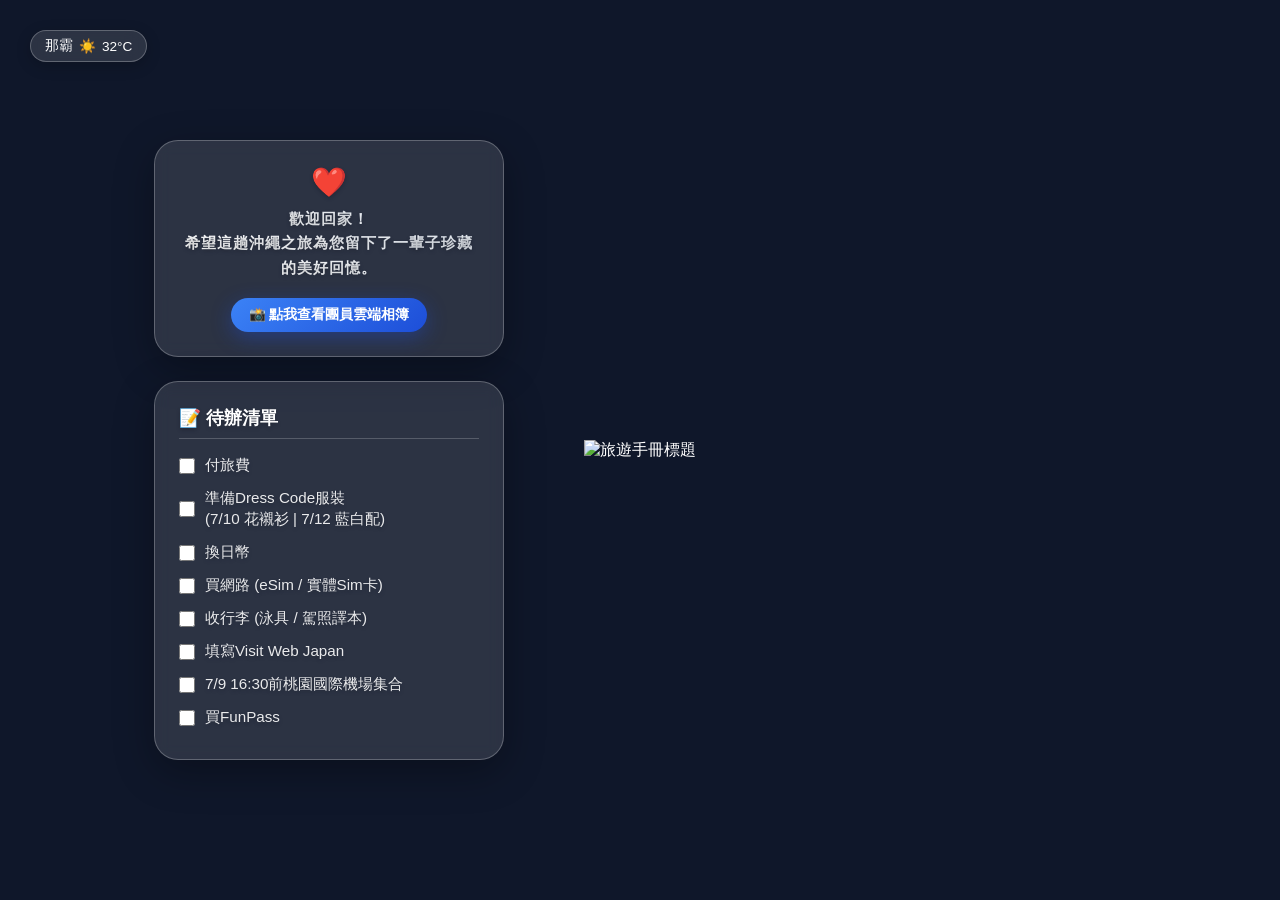
==== index.html @ e094155f "初始化，上傳必要檔案" ====
<!DOCTYPE html>
<html lang="zh-Hant-TW">
<head>
    <meta charset="UTF-8">
    <meta name="viewport" content="width=device-width, initial-scale=1.0">
    <title>旅遊手冊首頁</title>

    <!-- 🔧 PWA 設定 -->
    <link rel="manifest" href="manifest.json">
    <meta name="theme-color" content="#0f172a">
    <link rel="apple-touch-icon" href="images/icons/icon-192.png">

    <!-- 🍔 側邊導覽列共用樣式 -->
    <link rel="stylesheet" href="css/nav.css">

    <style>
        /* 1. 基礎重設與背景設定 */
        * {
            box-sizing: border-box;
            margin: 0;
            padding: 0;
        }
        body, html {
            min-height: 100%;
            font-family: -apple-system, BlinkMacSystemFont, "Segoe UI", Roboto, Helvetica, Arial, sans-serif;
            background-color: #0f172a;
            color: #ffffff;
        }

        /* 旅遊封面外殼 */
        .cover-container {
            min-height: 100vh; 
            width: 100%;
            background-image: linear-gradient(rgba(15, 23, 42, 0.15), rgba(15, 23, 42, 0.25)), url('https://firebasestorage.googleapis.com/v0/b/briotravelgroupdatabase.firebasestorage.app/o/BrioTravelBook_Okinawa2026_PageImages%2FCoverBG.webp?alt=media&token=11ddad33-7f03-4546-915d-7f3c38ff739c');
            background-size: cover;
            background-position: center;
            background-attachment: fixed;
            position: relative;
            
            /* 手機版自然網頁流排版 */
            display: flex;
            flex-direction: column;
            align-items: center;
            justify-content: flex-start; 
            padding: 24px 16px 48px 16px; 
            gap: 16px; 
        }

        /* 🌤️ 左上角極簡天氣小工具樣式（主頁顯示當前選定區域與溫度） */
        .weather-widget {
            position: absolute;
            top: 20px;
            left: 16px;
            background: rgba(255, 255, 255, 0.12);
            backdrop-filter: blur(12px);
            -webkit-backdrop-filter: blur(12px);
            border: 1px solid rgba(255, 255, 255, 0.25);
            padding: 6px 14px;
            border-radius: 20px;
            font-size: 0.85rem;
            display: flex;
            align-items: center;
            gap: 6px;
            cursor: pointer;
            z-index: 10;
            box-shadow: 0 4px 15px rgba(0, 0, 0, 0.2);
            transition: transform 0.2s ease, background 0.3s ease;
        }
        .weather-widget:active {
            transform: scale(0.95);
            background: rgba(255, 255, 255, 0.2);
        }

        /* 🌤️ 天氣詳細資訊抽屜彈窗 (Bottom Sheet) */
        .modal-overlay {
            position: fixed;
            top: 0;
            left: 0;
            width: 100%;
            height: 100%;
            background: rgba(0, 0, 0, 0.4);
            opacity: 0;
            pointer-events: none;
            transition: opacity 0.4s ease;
            z-index: 199;
        }
        .modal-overlay.open {
            opacity: 1;
            pointer-events: auto;
        }
        .weather-drawer {
            position: fixed;
            bottom: -100%;
            left: 0;
            width: 100%;
            max-height: 75vh;
            background: rgba(15, 23, 42, 0.85);
            backdrop-filter: blur(30px);
            -webkit-backdrop-filter: blur(30px);
            border-top: 1px solid rgba(255, 255, 255, 0.2);
            border-radius: 32px 32px 0 0;
            z-index: 200;
            padding: 24px;
            color: #ffffff;
            box-shadow: 0 -10px 40px rgba(0,0,0,0.5);
            transition: bottom 0.4s cubic-bezier(0.16, 1, 0.3, 1);
        }
        .weather-drawer.open {
            bottom: 0;
        }
        /* 抽屜頂部小把手線條 */
        .drawer-handle {
            width: 40px;
            height: 5px;
            background: rgba(255, 255, 255, 0.3);
            border-radius: 3px;
            margin: -8px auto 16px auto;
        }
        .drawer-title {
            font-size: 1.2rem;
            font-weight: bold;
            margin-bottom: 4px;
            display: flex;
            align-items: center;
            gap: 8px;
        }
        .drawer-subtitle {
            font-size: 0.85rem;
            color: rgba(255, 255, 255, 0.6);
            margin-bottom: 16px;
        }
        
        /* 🗺️【新功能】分區切換標籤切換器 (Tabs) */
        .region-tabs {
            display: flex;
            background: rgba(255, 255, 255, 0.08);
            padding: 4px;
            border-radius: 14px;
            margin-bottom: 20px;
            border: 1px solid rgba(255, 255, 255, 0.1);
        }
        .tab-btn {
            flex: 1;
            background: none;
            border: none;
            color: rgba(255, 255, 255, 0.6);
            padding: 8px 0;
            font-size: 0.85rem;
            font-weight: 600;
            border-radius: 10px;
            cursor: pointer;
            transition: all 0.25s ease;
        }
        .tab-btn.active {
            background: rgba(255, 255, 255, 0.15);
            color: #ffffff;
            box-shadow: 0 2px 8px rgba(0,0,0,0.15);
        }

        /* 每1小時預報橫向捲動軸與卡片 */
        .forecast-scroll {
            display: flex;
            gap: 10px;
            overflow-x: auto;
            padding-bottom: 12px;
            min-height: 110px;
        }
        .forecast-scroll::-webkit-scrollbar { height: 4px; }
        .forecast-scroll::-webkit-scrollbar-track { background: rgba(255, 255, 255, 0.05); }
        .forecast-scroll::-webkit-scrollbar-thumb { background: rgba(255, 255, 255, 0.2); border-radius: 10px; }
        
        .forecast-card {
            background: rgba(255, 255, 255, 0.08);
            border: 1px solid rgba(255, 255, 255, 0.1);
            border-radius: 16px;
            padding: 12px 10px;
            min-width: 80px;
            text-align: center;
            display: flex;
            flex-direction: column;
            align-items: center;
            gap: 5px;
            flex-shrink: 0;
            animation: fadeIn 0.4s ease forwards;
        }
        .forecast-time { font-size: 0.8rem; color: rgba(255, 255, 255, 0.7); }
        .forecast-icon { font-size: 1.4rem; margin: 2px 0; }
        .forecast-temp { font-size: 0.95rem; font-weight: bold; }
        .forecast-rain { font-size: 0.75rem; color: #38bdf8; font-weight: 500; }

        /* 2. 大標題樣式 */
        .title-image-wrapper {
            text-align: center;
            width: 100%;
            max-width: 500px; 
            z-index: 2;
            margin-top: 7vh; 
            margin-bottom: 4px;
        }
        .title-image {
            width: 100%;
            height: auto;
        }

        /* 3. 資訊面板外殼 */
        .info-panel {
            width: 100%;
            max-width: 380px;
            display: flex;
            flex-direction: column;
            gap: 12px;
            z-index: 2;
        }

        /* 高級毛玻璃卡片核心 */
        .card {
            background: rgba(255, 255, 255, 0.12); 
            backdrop-filter: blur(8px); 
            -webkit-backdrop-filter: blur(20px);
            border-radius: 24px;
            padding: 14px 20px; 
            border: 1px solid rgba(255, 255, 255, 0.25); 
            box-shadow: 0 12px 40px 0 rgba(0, 0, 0, 0.3);
            color: #ffffff;
            text-shadow: 0 2px 4px rgba(0, 0, 0, 0.2);
            transition: all 0.5s ease;
        }

        /* 4. 倒數日置中與計時器欄位 */
        .countdown-container {
            text-align: center; 
            min-height: 95px; 
            display: flex;
            flex-direction: column;
            justify-content: center;
        }
        .countdown-title {
            font-size: 0.9rem; 
            color: rgba(255, 255, 255, 0.8);
            margin-bottom: 7px; 
            letter-spacing: 1px;
        }
        .countdown-timer {
            display: flex;
            justify-content: center;
            gap: 12px;
        }
        
        .time-box {
            display: flex;
            flex-direction: column;
            align-items: center;
            min-width: 50px;
        }
        
        /* 滾動視窗與文字軌道樣式 */
        .scroll-window {
            height: 1.8rem; 
            overflow: hidden;
            position: relative;
            width: 100%;
        }
        .scroll-track {
            display: flex;
            flex-direction: column;
            position: absolute;
            top: 0;
            left: 0;
            width: 100%;
            transition: transform 0.3s cubic-bezier(0.16, 1, 0.3, 1);
        }
        .scroll-track.slide-up {
            transform: translateY(-50%);
        }

        /* 數字滑動 + 淡入淡出 CSS 設定 */
        .time-num {
            font-size: 1.8rem; 
            line-height: 1.8rem; 
            font-weight: 700;
            font-variant-numeric: tabular-nums; 
            color: #ffffff;
            text-align: center;
            height: 1.8rem;
            opacity: 1;
            transition: opacity 0.3s cubic-bezier(0.16, 1, 0.3, 1);
        }
        .time-num.next {
            opacity: 0; 
        }
        .scroll-track.slide-up .time-num.current {
            opacity: 0;
        }
        .scroll-track.slide-up .time-num.next {
            opacity: 1;
        }
        
        .time-label {
            font-size: 0.9rem;
            color: rgba(255, 255, 255, 0.6);
            margin-top: 5px;
        }

        /* 5. 狀態切換祝福語樣式 */
        .blessing-message {
            display: flex;
            flex-direction: column;
            align-items: center;
            justify-content: center;
            gap: 8px;
            animation: fadeIn 0.6s ease forwards;
        }
        .airplane-icon {
            font-size: 1.8rem;
            animation: float 3s ease-in-out infinite;
        }
        .blessing-text {
            font-size: 1.1rem;
            font-weight: bold;
            letter-spacing: 1px;
            background: linear-gradient(45deg, #ffffff, #e2e8f0);
            -webkit-background-clip: text;
            -webkit-text-fill-color: transparent;
        }
        
        /* 📸 條件式隱藏雲端相簿按鈕樣式 */
        .album-btn {
            display: inline-flex;
            align-items: center;
            gap: 6px;
            margin-top: 10px;
            background: linear-gradient(135deg, #3b82f6, #1d4ed8);
            color: #ffffff;
            text-decoration: none;
            padding: 8px 18px;
            border-radius: 20px;
            font-size: 0.85rem;
            font-weight: bold;
            box-shadow: 0 6px 20px rgba(29, 78, 216, 0.4);
            text-shadow: none;
            transition: transform 0.2s ease, box-shadow 0.2s ease;
        }
        .album-btn:active {
            transform: scale(0.95);
            box-shadow: 0 2px 10px rgba(29, 78, 216, 0.2);
        }

        /* 6. 待辦事項卡片樣式 */
        .todo-title {
            font-size: 1rem;
            font-weight: bold;
            margin-bottom: 12px;
            color: #ffffff;
            border-bottom: 1px solid rgba(255, 255, 255, 0.2);
            padding-bottom: 6px;
        }

        .todo-list {
            list-style: none;
            max-height: 180px; 
            overflow-y: auto;   
            padding-right: 4px;
        }
        .todo-list::-webkit-scrollbar { width: 4px; }
        .todo-list::-webkit-scrollbar-track { background: rgba(255, 255, 255, 0.05); border-radius: 10px; }
        .todo-list::-webkit-scrollbar-thumb { background: rgba(255, 255, 255, 0.25); border-radius: 10px; }

        .todo-item {
            display: flex;
            align-items: center;
            margin-bottom: 10px;
            font-size: 0.9rem;
            color: rgba(255, 255, 255, 0.9);
            cursor: pointer;
            transition: all 0.3s ease;
        }
        .todo-item input {
            margin-right: 10px;
            width: 16px;
            height: 16px;
            cursor: pointer;
            accent-color: #ffffff; 
        }
        .todo-item.completed {
            color: rgba(255, 255, 255, 0.4);
            text-decoration: line-through;
        }

        /* 7. 電腦版 RWD 排版 */
        @media (min-width: 992px) {
            body, html {
                overflow: hidden; 
            }
            .cover-container {
                display: grid;
                grid-template-columns: 1fr auto 1fr;
                grid-template-rows: 1fr;
                align-items: center;
                height: 100vh; 
                padding: 60px;
                gap: 30px;
            }
            .weather-widget {
                position: fixed;
                top: 30px;
                left: 30px;
            }
            .weather-drawer {
                width: 420px;
                max-height: 85vh;
                left: 30px;
                bottom: -100%;
                border: 1px solid rgba(255, 255, 255, 0.2);
                border-radius: 28px;
            }
            .weather-drawer.open {
                bottom: 30px;
            }
            .drawer-handle { display: none; }
            
            .title-image-wrapper {
                grid-column: 2;
                grid-row: 1;
                max-width: 600px;
                margin-top: 0; 
                margin-bottom: 0;
            }
            .info-panel {
                grid-column: 1;
                grid-row: 1;
                justify-self: end;
                margin-right: 50px;
                width: 350px;
                gap: 24px;
            }
            .card {
                padding: 24px; 
            }
            .countdown-container {
                min-height: 114px;
            }
            .countdown-title {
                font-size: 0.95rem;
                margin-bottom: 12px;
            }
            .scroll-window {
                height: 2.4rem;
            }
            .time-num {
                font-size: 2rem;
                line-height: 2.4rem;
                height: 2.4rem;
            }
            .todo-title {
                font-size: 1.1rem;
                margin-bottom: 16px;
                padding-bottom: 8px;
            }
            .todo-list {
                max-height: 280px; 
            }
            .todo-item {
                font-size: 0.95rem;
                margin-bottom: 12px;
            }
        }

        /* 8. 動畫定義 */
        @keyframes fadeIn {
            from { opacity: 0; transform: translateY(8px); }
            to { opacity: 1; transform: translateY(0); }
        }
        @keyframes float {
            0%, 100% { transform: translateY(0); }
            50% { transform: translateY(-6px); }
        }
    </style>
</head>
<body>

    <!-- 🍔 側邊導覽列插入點（由 js/nav.js 動態載入內容） -->
    <div id="nav-placeholder"></div>

    <!-- 🌤️ 主頁天氣極簡小膠囊（會隨選定區域連動更換） -->
    <div class="weather-widget" id="weatherBtn">
        <span id="widgetRegion">那霸</span><span id="widgetIcon">☀️</span><span id="widgetTemp">32°C</span>
    </div>

    <!-- 🌤️ 天氣細節半透明抽屜與遮罩 -->
    <div class="modal-overlay" id="modalOverlay"></div>
    <div class="weather-drawer" id="weatherDrawer">
        <div class="drawer-handle"></div>
        <div class="drawer-title">🌤️ 沖繩即時天氣預報</div>
        <div class="drawer-subtitle">點擊標籤切換預報區域</div>
        
        <!-- 🗺️ 區域切換標籤 -->
        <div class="region-tabs">
            <button class="tab-btn active" onclick="switchRegion('naha')">那霸</button>
            <button class="tab-btn" onclick="switchRegion('onna')">恩納</button>
            <button class="tab-btn" onclick="switchRegion('nago')">名護</button>
        </div>

        <!-- 每小時預報滾動容器（由 JS 動態渲染切換） -->
        <div class="forecast-scroll" id="forecastContainer"></div>
    </div>

    <!-- 主要內容滾動容器 -->
    <div class="cover-container">
        
        <!-- 大標題 -->
        <div class="title-image-wrapper">
            <img class="title-image" src="https://firebasestorage.googleapis.com/v0/b/briotravelgroupdatabase.firebasestorage.app/o/BrioTravelBook_Okinawa2026_PageImages%2FCoverTitle.webp?alt=media&token=d4dbddcf-4f92-48fb-a6f5-79128c11b90e" alt="旅遊手冊標題">
        </div>

        <!-- 資訊卡片群 -->
        <div class="info-panel">
            
            <!-- 計時器卡片 -->
            <div class="card countdown-container" id="countdownCard">
                <div id="countdownActiveContent">
                    <div class="countdown-title">⏱️ 距離出發沖繩還有</div>
                    <div class="countdown-timer">
                        <div class="time-box">
                            <div class="scroll-window">
                                <div class="scroll-track" id="track-days">
                                    <div class="time-num current">00</div>
                                    <div class="time-num next">00</div>
                                </div>
                            </div>
                            <span class="time-label">天</span>
                        </div>
                        <div class="time-box">
                            <div class="scroll-window">
                                <div class="scroll-track" id="track-hours">
                                    <div class="time-num current">00</div>
                                    <div class="time-num next">00</div>
                                </div>
                            </div>
                            <span class="time-label">時</span>
                        </div>
                        <div class="time-box">
                            <div class="scroll-window">
                                <div class="scroll-track" id="track-minutes">
                                    <div class="time-num current">00</div>
                                    <div class="time-num next">00</div>
                                </div>
                            </div>
                            <span class="time-label">分</span>
                        </div>
                        <div class="time-box">
                            <div class="scroll-window">
                                <div class="scroll-track" id="track-seconds">
                                    <div class="time-num current">00</div>
                                    <div class="time-num next">00</div>
                                </div>
                            </div>
                            <span class="time-label">秒</span>
                        </div>
                    </div>
                </div>
            </div>

            <!-- 待辦清單卡片 -->
            <div class="card">
                <div class="todo-title">📝 待辦清單</div>
                <ul class="todo-list" id="todoListContainer"></ul>
            </div>

        </div>

    </div>

    <script>
        // ==========================================
        // ⚙️ 核心設定區（時間軸與隱藏驚喜設定）
        // ==========================================
        const TARGET_DATE_STRING = "2026-07-09T09:00:00"; 
        const END_DATE_STRING    = "2026-07-13T18:00:00"; 
        const ALBUM_URL = "https://photos.google.com"; 

        const DEFAULT_TODOS = [
            "付旅費",
            "準備Dress Code服裝<br>(7/10 花襯衫 | 7/12 藍白配)",
            "換日幣",
            "買網路 (eSim / 實體Sim卡)",
            "收行李 (泳具 / 駕照譯本)",
            "填寫Visit Web Japan",
            "7/9 16:30前桃園國際機場集合",
            "買FunPass"
        ];

        // ==========================================
        // 🌤️【分區數據】那霸、恩納、名護的三地氣象模擬資料
        // ==========================================
        const WEATHER_DATA = {
            naha: {
                name: "那霸", icon: "☀️", temp: "32°C",
                forecast: [
                    { time: "11:00", icon: "☀️", temp: "32°C", rain: "💧 10%" },
                    { time: "12:00", icon: "☀️", temp: "32°C", rain: "💧 10%" },
                    { time: "13:00", icon: "☀️", temp: "33°C", rain: "💧 15%" },
                    { time: "14:00", icon: "⛅", temp: "31°C", rain: "💧 20%" },
                    { time: "15:00", icon: "⛅", temp: "31°C", rain: "💧 30%" },
                    { time: "16:00", icon: "🌧️", temp: "29°C", rain: "💧 60%" },
                    { time: "17:00", icon: "🌧️", temp: "28°C", rain: "💧 80%" },
                    { time: "18:00", icon: "☁️", temp: "27°C", rain: "💧 40%" }
                ]
            },
            onna: {
                name: "恩納", icon: "⛅", temp: "30°C",
                forecast: [
                    { time: "11:00", icon: "⛅", temp: "30°C", rain: "💧 20%" },
                    { time: "12:00", icon: "⛅", temp: "31°C", rain: "💧 25%" },
                    { time: "13:00", icon: "☁️", temp: "30°C", rain: "💧 40%" },
                    { time: "14:00", icon: "🌧️", temp: "28°C", rain: "💧 75%" },
                    { time: "15:00", icon: "🌧️", temp: "27°C", rain: "💧 90%" },
                    { time: "16:00", icon: "⛈️", temp: "26°C", rain: "💧 85%" },
                    { time: "17:00", icon: "⛅", temp: "28°C", rain: "💧 30%" },
                    { time: "18:00", icon: "☀️", temp: "29°C", rain: "💧 10%" }
                ]
            },
            nago: {
                name: "名護", icon: "☀️", temp: "33°C",
                forecast: [
                    { time: "11:00", icon: "☀️", temp: "31°C", rain: "💧 0%" },
                    { time: "12:00", icon: "☀️", temp: "33°C", rain: "💧 5%" },
                    { time: "13:00", icon: "☀️", temp: "34°C", rain: "💧 10%" },
                    { time: "14:00", icon: "☀️", temp: "33°C", rain: "💧 10%" },
                    { time: "15:00", icon: "☀️", temp: "32°C", rain: "💧 15%" },
                    { time: "16:00", icon: "⛅", temp: "31°C", rain: "💧 20%" },
                    { time: "17:00", icon: "⛅", temp: "30°C", rain: "💧 20%" },
                    { time: "18:00", icon: "☁️", temp: "29°C", rain: "💧 30%" }
                ]
            }
        };

        // ==========================================
        // 🌤️【天氣控制】切換分區標籤與彈窗邏輯
        // ==========================================
        const weatherBtn = document.getElementById('weatherBtn');
        const weatherDrawer = document.getElementById('weatherDrawer');
        const modalOverlay = document.getElementById('modalOverlay');
        const forecastContainer = document.getElementById('forecastContainer');

        let currentRegion = 'naha'; // 預設那霸

        function openWeather() {
            weatherDrawer.classList.add('open');
            modalOverlay.classList.add('open');
            renderForecast(currentRegion); // 開啟時渲染
        }
        function closeWeather() {
            weatherDrawer.classList.remove('open');
            modalOverlay.classList.remove('open');
        }

        // 切換分區核心邏輯
        function switchRegion(regionKey) {
            currentRegion = regionKey;
            
            // 1. 更新 Tabs 按鈕高亮狀態
            const buttons = document.querySelectorAll('.tab-btn');
            buttons.forEach(btn => btn.classList.remove('active'));
            event.target.classList.add('active');

            // 2. 更新首頁極簡小膠囊顯示
            document.getElementById('widgetRegion').innerText = WEATHER_DATA[regionKey].name;
            document.getElementById('widgetIcon').innerText = WEATHER_DATA[regionKey].icon;
            document.getElementById('widgetTemp').innerText = WEATHER_DATA[regionKey].temp;

            // 3. 重新渲染每小時詳細預報
            renderForecast(regionKey);
        }

        // 渲染預報卡片
        function renderForecast(regionKey) {
            forecastContainer.innerHTML = '';
            const data = WEATHER_DATA[regionKey].forecast;
            
            data.forEach(item => {
                const card = document.createElement('div');
                card.className = 'forecast-card';
                card.innerHTML = `
                    <span class="forecast-time">${item.time}</span>
                    <span class="forecast-icon">${item.icon}</span>
                    <span class="forecast-temp">${item.temp}</span>
                    <span class="forecast-rain">${item.rain}</span>
                `;
                forecastContainer.appendChild(card);
            });
        }

        weatherBtn.addEventListener('click', openWeather);
        modalOverlay.addEventListener('click', closeWeather);
        weatherDrawer.addEventListener('click', (e) => {
            if (e.target.className === 'drawer-handle') closeWeather();
        });

        // 預先載入預設區域
        renderForecast(currentRegion);

        // ==========================================
        // ⏱️ 智慧三階段時間軸狀態控制
        // ==========================================
        let currentTimelineState = ""; 
        let lastTimeStrings = { days: "", hours: "", minutes: "", seconds: "" };

        function updateTimeline() {
            const targetTime = new Date(TARGET_DATE_STRING).getTime();
            const endTime = new Date(END_DATE_STRING).getTime();
            const now = new Date().getTime();

            if (now < targetTime) {
                currentTimelineState = "countdown";
                const difference = targetTime - now;

                const days = Math.floor(difference / (1000 * 60 * 60 * 24));
                const hours = Math.floor((difference % (1000 * 60 * 60 * 24)) / (1000 * 60 * 60));
                const minutes = Math.floor((difference % (1000 * 60 * 60)) / (1000 * 60));
                const seconds = Math.floor((difference % (1000 * 60)) / 1000);

                handleScrollAnimation('days', String(days).padStart(2, '0'));
                handleScrollAnimation('hours', String(hours).padStart(2, '0'));
                handleScrollAnimation('minutes', String(minutes).padStart(2, '0'));
                handleScrollAnimation('seconds', String(seconds).padStart(2, '0'));
            } 
            else if (now >= targetTime && now < endTime) {
                showDuringTripMessage();
            } 
            else {
                showPostTripMessage();
            }
        }

        function showDuringTripMessage() {
            if (currentTimelineState === "during") return;
            currentTimelineState = "during";

            const card = document.getElementById('countdownCard');
            card.style.opacity = 0;
            setTimeout(() => {
                card.innerHTML = `
                    <div class="blessing-message">
                        <div class="airplane-icon">✈️</div>
                        <div class="blessing-text">出團中</div>
                    </div>
                `;
                card.style.opacity = 1;
            }, 500);
        }

        function showPostTripMessage() {
            if (currentTimelineState === "ended") return;
            currentTimelineState = "ended";

            const card = document.getElementById('countdownCard');
            card.style.opacity = 0;
            setTimeout(() => {
                let albumButtonHtml = "";
                if (ALBUM_URL && ALBUM_URL.trim() !== "") {
                    albumButtonHtml = `
                        <a href="${ALBUM_URL}" target="_blank" class="album-btn">
                            📸 點我查看團員雲端相簿
                        </a>
                    `;
                }

                card.innerHTML = `
                    <div class="blessing-message">
                        <div class="airplane-icon">❤️</div>
                        <div class="blessing-text" style="font-size: 0.95rem; line-height: 1.6; text-align: center; padding: 0 4px;">
                            歡迎回家！<br>希望這趟沖繩之旅為您留下了一輩子珍藏的美好回憶。
                        </div>
                        ${albumButtonHtml}
                    </div>
                `;
                card.style.opacity = 1;
            }, 500);
        }

        // ==========================================
        // 🛠️ 底層核心功能（滾動數字、待辦渲染）
        // ==========================================
        let todoData = DEFAULT_TODOS.map(text => ({ text: text, checked: false }));
        const listContainer = document.getElementById('todoListContainer');
        
        function renderTodos() {
            listContainer.innerHTML = '';
            todoData.forEach((item, index) => {
                const li = document.createElement('li');
                li.className = `todo-item ${item.checked ? 'completed' : ''}`;
                li.innerHTML = `
                    <input type="checkbox" ${item.checked ? 'checked' : ''}>
                    <span>${item.text}</span>
                `;
                li.addEventListener('click', (e) => {
                    if (e.target.tagName === 'INPUT') return;
                    todoData[index].checked = !todoData[index].checked;
                    renderTodos();
                });
                li.querySelector('input').addEventListener('change', () => {
                    todoData[index].checked = !todoData[index].checked;
                    renderTodos();
                });
                listContainer.appendChild(li);
            });
        }

        function handleScrollAnimation(type, newValueString) {
            if (lastTimeStrings[type] === newValueString) return; 

            const track = document.getElementById(`track-${type}`);
            if (!track) return;
            const currentEl = track.querySelector('.current');
            const nextEl = track.querySelector('.next');

            if (lastTimeStrings[type] === "") {
                currentEl.innerText = newValueString;
                lastTimeStrings[type] = newValueString;
                return;
            }

            nextEl.innerText = newValueString; 
            track.classList.add('slide-up');   

            setTimeout(() => {
                track.style.transition = 'none';      
                currentEl.style.transition = 'none';
                nextEl.style.transition = 'none';

                currentEl.innerText = newValueString; 
                track.classList.remove('slide-up');   
                track.offsetHeight;                   
                
                track.style.transition = '';          
                currentEl.style.transition = '';
                nextEl.style.transition = '';

                lastTimeStrings[type] = newValueString; 
            }, 300);
        }

        // 初始化
        renderTodos();
        updateTimeline(); 
        const timelineInterval = setInterval(updateTimeline, 1000);
    </script>

    <!-- 🍔 載入側邊導覽列邏輯 -->
    <script src="js/nav.js"></script>

    <!-- 🔧 註冊 Service Worker（支援離線與安裝） -->
    <script>
        if ('serviceWorker' in navigator) {
            window.addEventListener('load', () => {
                navigator.serviceWorker.register('sw.js')
                    .then((reg) => console.log('Service Worker 註冊成功：', reg.scope))
                    .catch((err) => console.error('Service Worker 註冊失敗：', err));
            });
        }
    </script>
</body>
</html>
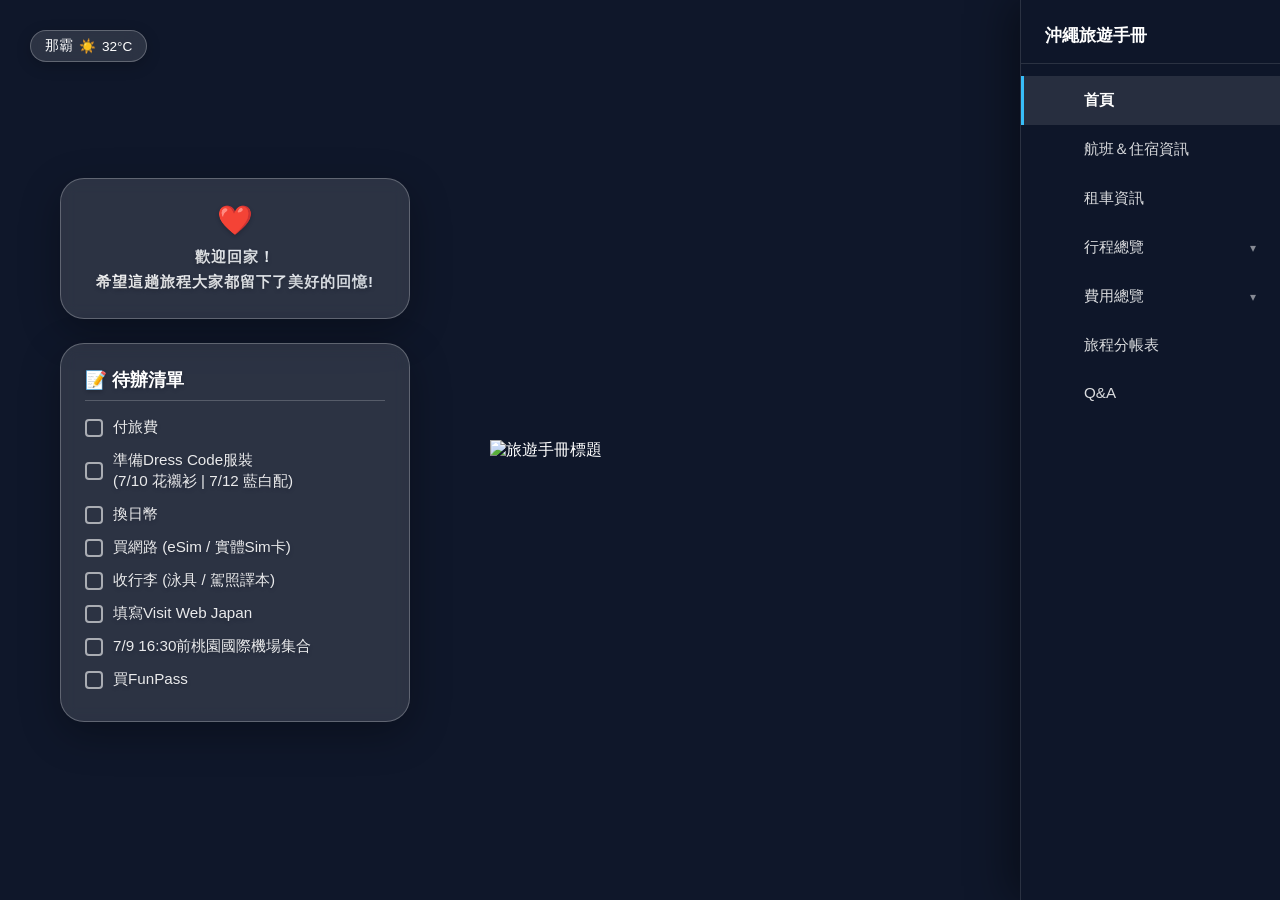
==== commit ae6de4a4: "新增IOS安裝提示、待辦清單補本地儲存功能" ====
--- a/index.html
+++ b/index.html
@@ -12,6 +12,9 @@
 
     <!-- 🍔 側邊導覽列共用樣式 -->
     <link rel="stylesheet" href="css/nav.css">
+
+    <!-- 📲 iOS 加入主畫面提示卡片樣式 -->
+    <link rel="stylesheet" href="css/ios-install.css">
 
     <style>
         /* 1. 基礎重設與背景設定 */
@@ -375,11 +378,37 @@
             transition: all 0.3s ease;
         }
         .todo-item input {
+            /* 不再用 accent-color 讓瀏覽器自動畫勾勾，
+               因為Android安裝成PWA後使用的WebView引擎，對accent-color的對比色判斷有問題，
+               常見狀況是「白底配白勾」導致勾勾視覺上消失（勾勾邏輯上還在，只是看不到）。
+               改成 appearance: none 自己刻一個勾勾樣式，確保所有瀏覽器/WebView都長一樣。 */
+            -webkit-appearance: none;
+            appearance: none;
             margin-right: 10px;
-            width: 16px;
-            height: 16px;
+            width: 18px;
+            height: 18px;
+            min-width: 18px;
+            border: 2px solid rgba(255, 255, 255, 0.6);
+            border-radius: 4px;
             cursor: pointer;
-            accent-color: #ffffff; 
+            position: relative;
+            background: transparent;
+            transition: background 0.2s ease, border-color 0.2s ease;
+        }
+        .todo-item input:checked {
+            background: #38bdf8;
+            border-color: #38bdf8;
+        }
+        .todo-item input:checked::after {
+            content: '';
+            position: absolute;
+            left: 4px;
+            top: 1px;
+            width: 5px;
+            height: 9px;
+            border: solid #0f172a;
+            border-width: 0 2px 2px 0;
+            transform: rotate(45deg);
         }
         .todo-item.completed {
             color: rgba(255, 255, 255, 0.4);
@@ -575,8 +604,8 @@
         // ⚙️ 核心設定區（時間軸與隱藏驚喜設定）
         // ==========================================
         const TARGET_DATE_STRING = "2026-07-09T09:00:00"; 
-        const END_DATE_STRING    = "2026-07-13T18:00:00"; 
-        const ALBUM_URL = "https://photos.google.com"; 
+        const END_DATE_STRING    = "2026-07-13T20:55:00"; 
+        const ALBUM_URL = ""; 
 
         const DEFAULT_TODOS = [
             "付旅費",
@@ -760,7 +789,7 @@
                 if (ALBUM_URL && ALBUM_URL.trim() !== "") {
                     albumButtonHtml = `
                         <a href="${ALBUM_URL}" target="_blank" class="album-btn">
-                            📸 點我查看團員雲端相簿
+                            📸 點我查看相簿
                         </a>
                     `;
                 }
@@ -769,7 +798,7 @@
                     <div class="blessing-message">
                         <div class="airplane-icon">❤️</div>
                         <div class="blessing-text" style="font-size: 0.95rem; line-height: 1.6; text-align: center; padding: 0 4px;">
-                            歡迎回家！<br>希望這趟沖繩之旅為您留下了一輩子珍藏的美好回憶。
+                            歡迎回家！<br>希望這趟旅程大家都留下了美好的回憶!
                         </div>
                         ${albumButtonHtml}
                     </div>
@@ -781,7 +810,40 @@
         // ==========================================
         // 🛠️ 底層核心功能（滾動數字、待辦渲染）
         // ==========================================
-        let todoData = DEFAULT_TODOS.map(text => ({ text: text, checked: false }));
+
+        // 📝 待辦清單的 localStorage 鍵名
+        // 加上 "okinawa-" 前綴，避免未來其他頁面（如行李清單、備忘錄）若也用 localStorage 時鍵名互相衝突
+        const TODO_STORAGE_KEY = 'okinawa-todo-checklist';
+
+        // 用「文字內容」當比對依據還原勾選狀態，而不是用陣列順序（index）。
+        // 這樣以後增減、調換待辦項目順序，舊的勾選紀錄也不會對應錯誤。
+        function loadTodoState() {
+            try {
+                const saved = localStorage.getItem(TODO_STORAGE_KEY);
+                return saved ? JSON.parse(saved) : {};
+            } catch (e) {
+                console.error('讀取待辦清單儲存狀態失敗：', e);
+                return {};
+            }
+        }
+
+        function saveTodoState() {
+            const stateToSave = {};
+            todoData.forEach(item => {
+                stateToSave[item.text] = item.checked;
+            });
+            try {
+                localStorage.setItem(TODO_STORAGE_KEY, JSON.stringify(stateToSave));
+            } catch (e) {
+                console.error('儲存待辦清單狀態失敗：', e);
+            }
+        }
+
+        const savedTodoState = loadTodoState();
+        let todoData = DEFAULT_TODOS.map(text => ({
+            text: text,
+            checked: savedTodoState[text] === true   // 沒存過的項目預設 false
+        }));
         const listContainer = document.getElementById('todoListContainer');
         
         function renderTodos() {
@@ -796,10 +858,12 @@
                 li.addEventListener('click', (e) => {
                     if (e.target.tagName === 'INPUT') return;
                     todoData[index].checked = !todoData[index].checked;
+                    saveTodoState();
                     renderTodos();
                 });
                 li.querySelector('input').addEventListener('change', () => {
                     todoData[index].checked = !todoData[index].checked;
+                    saveTodoState();
                     renderTodos();
                 });
                 listContainer.appendChild(li);
@@ -848,6 +912,9 @@
 
     <!-- 🍔 載入側邊導覽列邏輯 -->
     <script src="js/nav.js"></script>
+
+    <!-- 📲 載入iOS加入主畫面提示邏輯 -->
+    <script src="js/ios-install.js"></script>
 
     <!-- 🔧 註冊 Service Worker（支援離線與安裝） -->
     <script>
@@ -860,4 +927,4 @@
         }
     </script>
 </body>
-</html>+</html>
--- a/css/nav.css
+++ b/css/nav.css
@@ -0,0 +1,236 @@
+/* ==========================================
+   🍔 漢堡選單按鈕（固定右上角）
+   ========================================== */
+.nav-toggle {
+    position: fixed;
+    top: 20px;
+    right: 16px;
+    width: 44px;
+    height: 44px;
+    /* 改用固定深色底（跟側邊欄、首頁主題色一致），
+       不依賴頁面背景深淺，白底頁面也能保持清楚的對比度 */
+    background: rgba(15, 23, 42, 0.85);
+    backdrop-filter: blur(12px);
+    -webkit-backdrop-filter: blur(12px);
+    border: 1px solid rgba(255, 255, 255, 0.15);
+    border-radius: 50%;
+    display: flex;
+    flex-direction: column;
+    align-items: center;
+    justify-content: center;
+    gap: 4px;
+    cursor: pointer;
+    z-index: 210;
+    box-shadow: 0 4px 15px rgba(0, 0, 0, 0.25);
+    transition: transform 0.2s ease, background 0.3s ease;
+}
+.nav-toggle:active {
+    transform: scale(0.92);
+    background: rgba(15, 23, 42, 0.95);
+}
+.nav-toggle span {
+    display: block;
+    width: 18px;
+    height: 2px;
+    background: #ffffff;
+    border-radius: 2px;
+    transition: transform 0.3s ease, opacity 0.3s ease;
+}
+/* 選單開啟時，漢堡圖示變成 X */
+.nav-toggle.active span:nth-child(1) {
+    transform: translateY(6px) rotate(45deg);
+}
+.nav-toggle.active span:nth-child(2) {
+    opacity: 0;
+}
+.nav-toggle.active span:nth-child(3) {
+    transform: translateY(-6px) rotate(-45deg);
+}
+
+/* ==========================================
+   遮罩
+   ========================================== */
+.nav-overlay {
+    position: fixed;
+    top: 0;
+    left: 0;
+    width: 100%;
+    height: 100%;
+    background: rgba(0, 0, 0, 0.45);
+    opacity: 0;
+    pointer-events: none;
+    transition: opacity 0.35s ease;
+    z-index: 219;
+}
+.nav-overlay.open {
+    opacity: 1;
+    pointer-events: auto;
+}
+
+/* ==========================================
+   側邊導覽列主體（從右側滑入）
+   ========================================== */
+.side-nav {
+    position: fixed;
+    top: 0;
+    right: -85%;
+    width: 80%;
+    max-width: 320px;
+    height: 100%;
+    background: rgba(15, 23, 42, 0.92);
+    backdrop-filter: blur(24px);
+    -webkit-backdrop-filter: blur(24px);
+    border-left: 1px solid rgba(255, 255, 255, 0.15);
+    box-shadow: -10px 0 40px rgba(0, 0, 0, 0.4);
+    z-index: 220;
+    transition: right 0.4s cubic-bezier(0.16, 1, 0.3, 1);
+    display: flex;
+    flex-direction: column;
+    color: #ffffff;
+}
+.side-nav.open {
+    right: 0;
+}
+
+.nav-header {
+    display: flex;
+    align-items: center;
+    justify-content: space-between;
+    padding: 24px 20px 16px 24px;
+    border-bottom: 1px solid rgba(255, 255, 255, 0.12);
+}
+.nav-title {
+    font-size: 1.05rem;
+    font-weight: bold;
+}
+.nav-close {
+    background: rgba(255, 255, 255, 0.1);
+    border: none;
+    color: #ffffff;
+    width: 32px;
+    height: 32px;
+    border-radius: 50%;
+    font-size: 0.95rem;
+    cursor: pointer;
+    display: flex;
+    align-items: center;
+    justify-content: center;
+    transition: background 0.2s ease;
+}
+.nav-close:active {
+    background: rgba(255, 255, 255, 0.25);
+}
+
+.nav-list {
+    list-style: none;
+    margin: 0;
+    padding: 12px 0;
+    overflow-y: auto;
+}
+.nav-list a {
+    display: flex;
+    align-items: center;
+    gap: 14px;
+    padding: 14px 24px;
+    color: rgba(255, 255, 255, 0.85);
+    text-decoration: none;
+    font-size: 0.95rem;
+    border-left: 3px solid transparent;
+    transition: background 0.2s ease, color 0.2s ease, border-color 0.2s ease;
+}
+.nav-list a:active {
+    background: rgba(255, 255, 255, 0.08);
+}
+.nav-icon {
+    font-size: 1.1rem;
+    width: 22px;
+    text-align: center;
+}
+
+/* ==========================================
+   📁 分類群組（手風琴展開/收合）
+   ========================================== */
+.nav-group-header {
+    width: 100%;
+    display: flex;
+    align-items: center;
+    gap: 14px;
+    padding: 14px 24px;
+    background: none;
+    border: none;
+    border-left: 3px solid transparent;
+    color: rgba(255, 255, 255, 0.85);
+    font-size: 0.95rem;
+    font-family: inherit;
+    cursor: pointer;
+    text-align: left;
+    transition: background 0.2s ease;
+}
+.nav-group-header:active {
+    background: rgba(255, 255, 255, 0.08);
+}
+.nav-group-header span:nth-child(2) {
+    flex: 1;
+}
+.nav-chevron {
+    font-size: 0.75rem;
+    transition: transform 0.3s ease;
+    color: rgba(255, 255, 255, 0.5);
+}
+/* 群組展開時，標題變亮、箭頭翻轉 */
+.nav-group.open .nav-group-header {
+    color: #ffffff;
+    border-left-color: #38bdf8;
+}
+.nav-group.open .nav-chevron {
+    transform: rotate(180deg);
+}
+
+.nav-group-list {
+    list-style: none;
+    max-height: 0;
+    overflow: hidden;
+    transition: max-height 0.3s ease;
+    background: rgba(0, 0, 0, 0.15);
+}
+.nav-group.open .nav-group-list {
+    max-height: 400px; /* 給足夠空間讓群組內項目完整展開 */
+}
+.nav-group-list a {
+    padding: 12px 24px 12px 48px;
+    font-size: 0.9rem;
+}
+
+/* 當前頁面高亮 */
+.nav-list a.current {
+    background: rgba(255, 255, 255, 0.1);
+    color: #ffffff;
+    border-left-color: #38bdf8;
+    font-weight: 600;
+}
+
+/* ==========================================
+   電腦版：選單改為常駐側邊欄，不用點漢堡也能看到
+   ========================================== */
+@media (min-width: 992px) {
+    .nav-toggle {
+        display: none;
+    }
+    .nav-overlay {
+        display: none;
+    }
+    .side-nav {
+        right: 0;
+        max-width: 260px;
+        border-left: 1px solid rgba(255, 255, 255, 0.12);
+    }
+    .nav-close {
+        display: none;
+    }
+    /* 電腦版時，主內容自動留出側邊欄空間
+       直接寫在media query裡（不靠JS加class），
+       這樣頁面一開始渲染就有留白，不會等導覽列載入完才突然跳動 */
+    body {
+        padding-right: 260px !important;
+    }
+}
--- a/css/ios-install.css
+++ b/css/ios-install.css
@@ -0,0 +1,77 @@
+/* ==========================================
+   📱 iOS 加入主畫面提示卡片
+   ========================================== */
+.ios-install-banner {
+    position: fixed;
+    left: 12px;
+    right: 12px;
+    bottom: 18px;
+    z-index: 200;
+    background: rgba(255, 255, 255, 0.12);
+    backdrop-filter: blur(20px);
+    -webkit-backdrop-filter: blur(20px);
+    border: 1px solid rgba(255, 255, 255, 0.2);
+    border-radius: 16px;
+    padding: 14px 16px;
+    display: flex;
+    align-items: center;
+    gap: 12px;
+    box-shadow: 0 10px 30px rgba(0, 0, 0, 0.3);
+
+    /* 固定深色底，理由跟漢堡按鈕一樣：
+       不管疊在首頁深色背景還是其他頁面的白底上，都要維持一致對比度 */
+    background-color: #0f172a;
+
+    animation: iosBannerSlideUp 0.4s cubic-bezier(0.16, 1, 0.3, 1);
+}
+
+@keyframes iosBannerSlideUp {
+    from { transform: translateY(20px); opacity: 0; }
+    to { transform: translateY(0); opacity: 1; }
+}
+
+.ios-install-icon {
+    width: 38px;
+    height: 38px;
+    border-radius: 50%;
+    background: rgba(255, 255, 255, 0.12);
+    display: flex;
+    align-items: center;
+    justify-content: center;
+    flex-shrink: 0;
+    font-size: 1.1rem;
+}
+
+.ios-install-text {
+    font-size: 0.85rem;
+    color: #ffffff;
+    line-height: 1.5;
+    padding-right: 14px;
+}
+.ios-install-text .ios-install-sub {
+    color: rgba(255, 255, 255, 0.6);
+    font-size: 0.78rem;
+}
+
+.ios-install-close {
+    position: absolute;
+    top: 8px;
+    right: 10px;
+    background: none;
+    border: none;
+    color: rgba(255, 255, 255, 0.5);
+    font-size: 0.9rem;
+    cursor: pointer;
+    padding: 4px 6px;
+    line-height: 1;
+}
+.ios-install-close:active {
+    color: rgba(255, 255, 255, 0.8);
+}
+
+/* 電腦版用不到這個提示（iOS加入主畫面是行動裝置情境），保險起見隱藏 */
+@media (min-width: 992px) {
+    .ios-install-banner {
+        display: none;
+    }
+}
